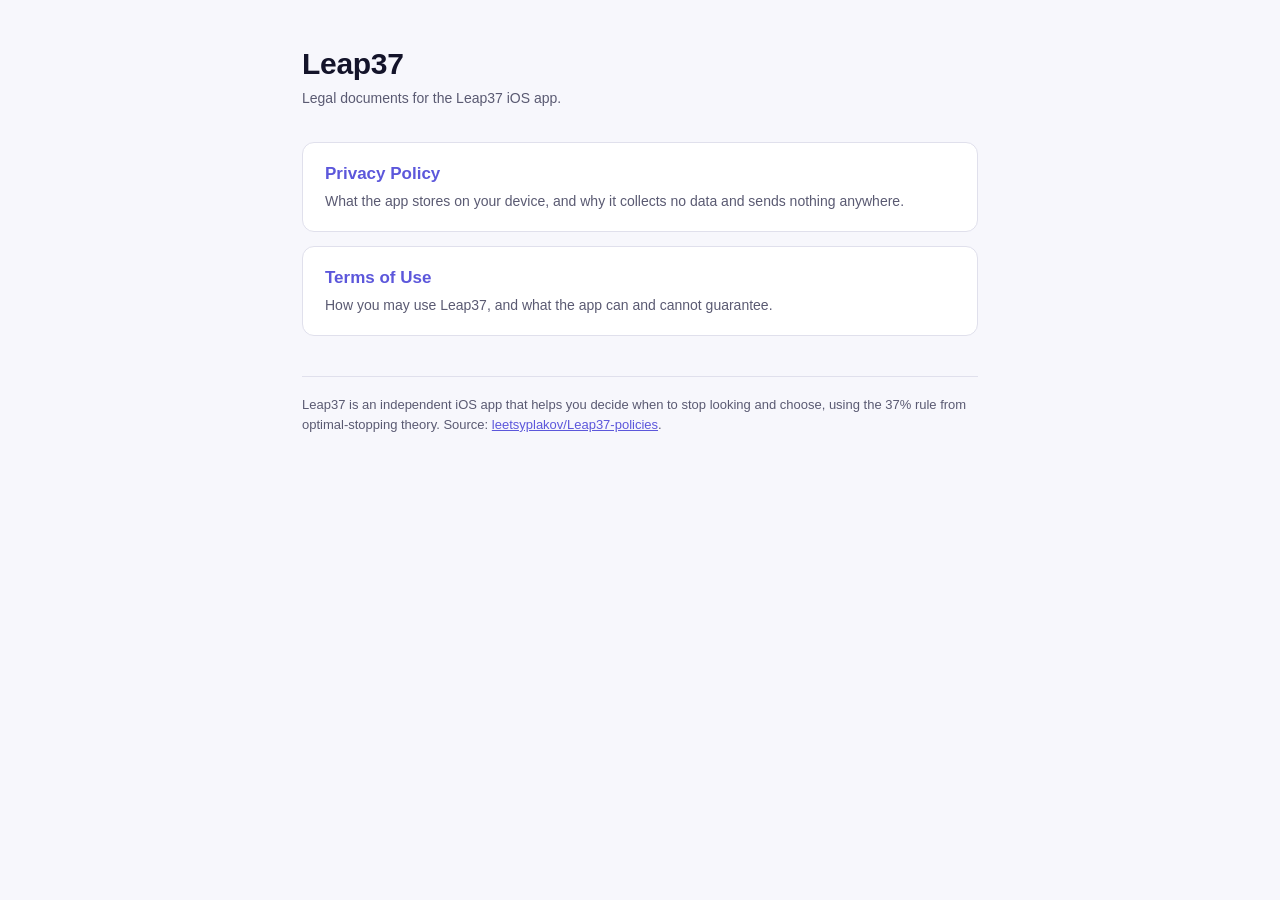
==== index.html @ d9da0608 "Leap37 legal: privacy policy and terms of use Static GitHub Pages site (privacy.html, terms.html) fo" ====
<!doctype html>
<html lang="en">
<head>
<meta charset="utf-8" />
<meta name="viewport" content="width=device-width, initial-scale=1" />
<title>Leap37 — Legal</title>
<link rel="stylesheet" href="style.css" />
</head>
<body>
<div class="wrap">
    <header>
        <h1>Leap37</h1>
        <p class="lede">Legal documents for the Leap37 iOS app.</p>
    </header>

    <a class="list-card" href="privacy.html">
        <h3>Privacy Policy</h3>
        <p>What the app stores on your device, and why it collects no data and sends nothing anywhere.</p>
    </a>

    <a class="list-card" href="terms.html">
        <h3>Terms of Use</h3>
        <p>How you may use Leap37, and what the app can and cannot guarantee.</p>
    </a>

    <footer>
        Leap37 is an independent iOS app that helps you decide when to stop looking and choose, using the
        37% rule from optimal-stopping theory. Source:
        <a href="https://github.com/leetsyplakov/Leap37-policies" target="_blank" rel="noopener">leetsyplakov/Leap37-policies</a>.
    </footer>
</div>
</body>
</html>
---- style.css ----
:root {
    --bg: #f7f7fc;
    --card: #ffffff;
    --text: #14142a;
    --muted: #5a5a72;
    --accent: #5c57db;
    --border: #e0e0ec;
    --code-bg: #f0f0f8;
}

@media (prefers-color-scheme: dark) {
    :root {
        --bg: #101022;
        --card: #1a1a33;
        --text: #ececf6;
        --muted: #a3a3bd;
        --accent: #9c98ff;
        --border: #2c2c4a;
        --code-bg: #20203c;
    }
}

* { box-sizing: border-box; }
html { -webkit-text-size-adjust: 100%; }
body {
    margin: 0;
    background: var(--bg);
    color: var(--text);
    font: 16px/1.55 -apple-system, BlinkMacSystemFont, "SF Pro Text", Helvetica, Arial, sans-serif;
}
.wrap {
    max-width: 720px;
    margin: 0 auto;
    padding: 32px 22px 80px;
}
header {
    margin-bottom: 32px;
}
header a {
    color: var(--accent);
    text-decoration: none;
    font-size: 14px;
    letter-spacing: 0.02em;
}
h1 {
    font-size: 30px;
    line-height: 1.2;
    margin: 14px 0 6px;
    letter-spacing: -0.01em;
}
.lede {
    color: var(--muted);
    margin: 0 0 28px;
    font-size: 14px;
}
h2 {
    font-size: 18px;
    margin: 32px 0 8px;
    letter-spacing: 0.01em;
}
p, ul { margin: 0 0 12px; }
ul { padding-left: 20px; }
li { margin: 4px 0; }
a { color: var(--accent); }
strong { color: var(--text); }
.card {
    background: var(--card);
    border: 1px solid var(--border);
    border-radius: 14px;
    padding: 24px 28px;
    box-shadow: 0 1px 2px rgba(20, 20, 42, 0.04);
}
code {
    background: var(--code-bg);
    padding: 1px 6px;
    border-radius: 4px;
    font: 13px/1.5 "SF Mono", Menlo, monospace;
}
footer {
    margin-top: 40px;
    padding-top: 18px;
    border-top: 1px solid var(--border);
    color: var(--muted);
    font-size: 13px;
}
footer a { color: var(--accent); }
.list-card {
    display: block;
    padding: 18px 22px;
    margin-top: 14px;
    background: var(--card);
    border: 1px solid var(--border);
    border-radius: 12px;
    text-decoration: none;
    color: var(--text);
    transition: transform 0.1s ease, box-shadow 0.1s ease;
}
.list-card:hover {
    transform: translateY(-1px);
    box-shadow: 0 4px 14px rgba(92, 87, 219, 0.12);
}
.list-card h3 { margin: 0 0 4px; font-size: 17px; color: var(--accent); }
.list-card p  { margin: 0; color: var(--muted); font-size: 14px; }
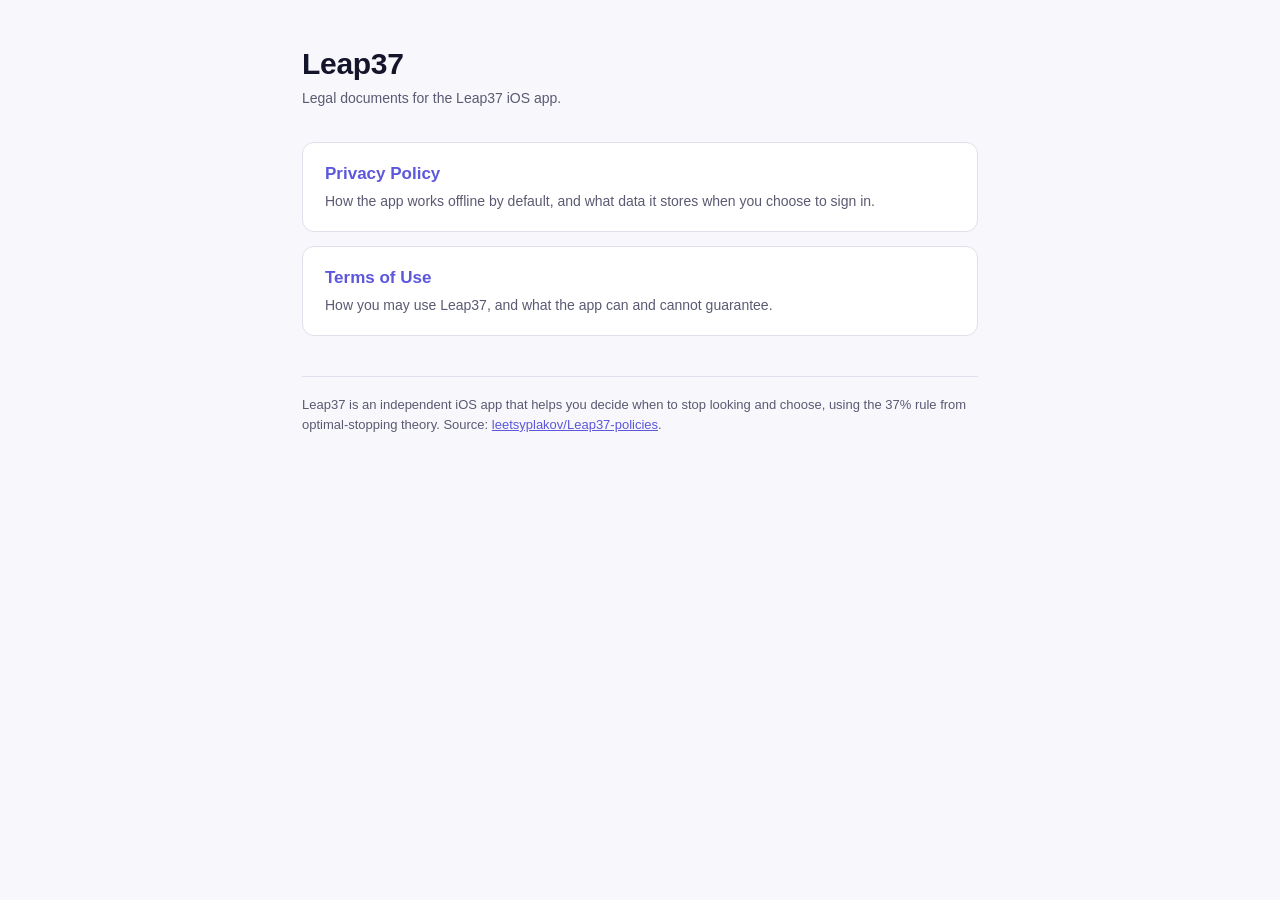
==== commit ff6f8537: "Update policies for optional accounts, cloud sync & feedback Leap37 now offers optional Sign in with" ====
--- a/index.html
+++ b/index.html
@@ -15,7 +15,7 @@
 
     <a class="list-card" href="privacy.html">
         <h3>Privacy Policy</h3>
-        <p>What the app stores on your device, and why it collects no data and sends nothing anywhere.</p>
+        <p>How the app works offline by default, and what data it stores when you choose to sign in.</p>
     </a>
 
     <a class="list-card" href="terms.html">
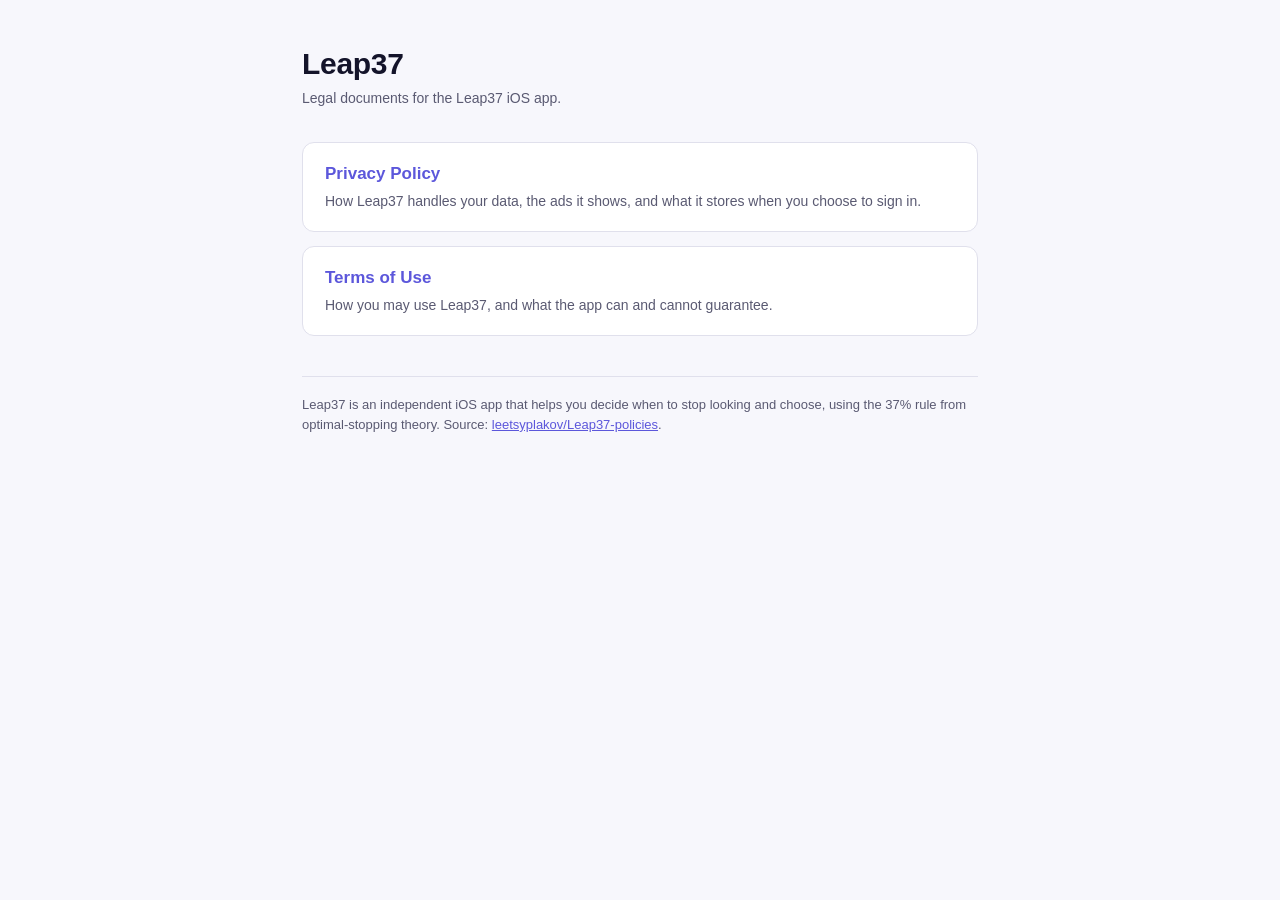
==== commit 0848c32e: "Disclose AdMob ads (v1.3) across policies + submission kit Leap37 1.3 introduces Google AdMob ads, s" ====
--- a/index.html
+++ b/index.html
@@ -15,7 +15,7 @@
 
     <a class="list-card" href="privacy.html">
         <h3>Privacy Policy</h3>
-        <p>How the app works offline by default, and what data it stores when you choose to sign in.</p>
+        <p>How Leap37 handles your data, the ads it shows, and what it stores when you choose to sign in.</p>
     </a>
 
     <a class="list-card" href="terms.html">
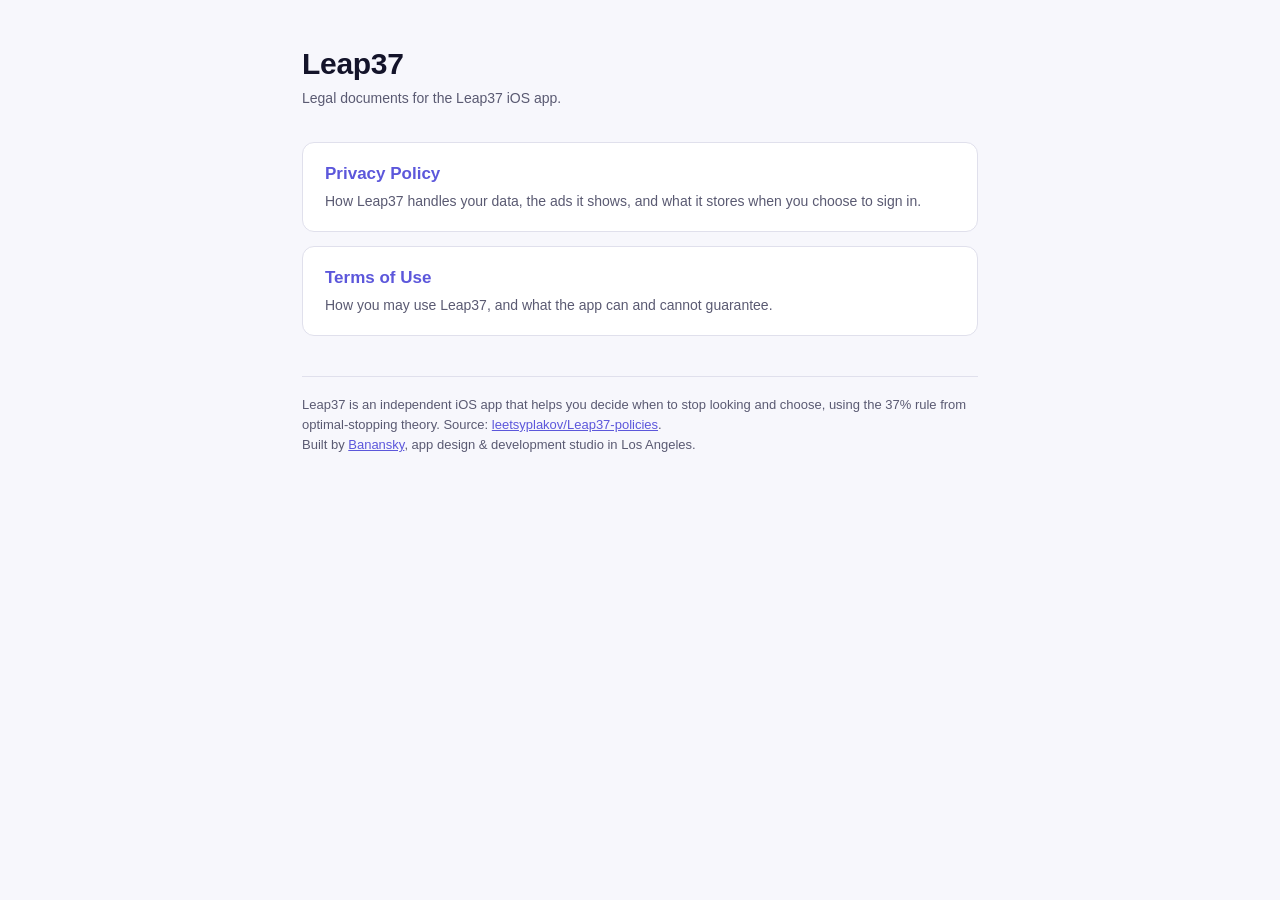
==== commit 87c49a5e: "Footer: link to Banansky (app studio behind the app)" ====
--- a/index.html
+++ b/index.html
@@ -27,6 +27,8 @@
         Leap37 is an independent iOS app that helps you decide when to stop looking and choose, using the
         37% rule from optimal-stopping theory. Source:
         <a href="https://github.com/leetsyplakov/Leap37-policies" target="_blank" rel="noopener">leetsyplakov/Leap37-policies</a>.
+    
+        <br>Built by <a href="https://banansky.com/">Banansky</a>, app design &amp; development studio in Los Angeles.
     </footer>
 </div>
 </body>
